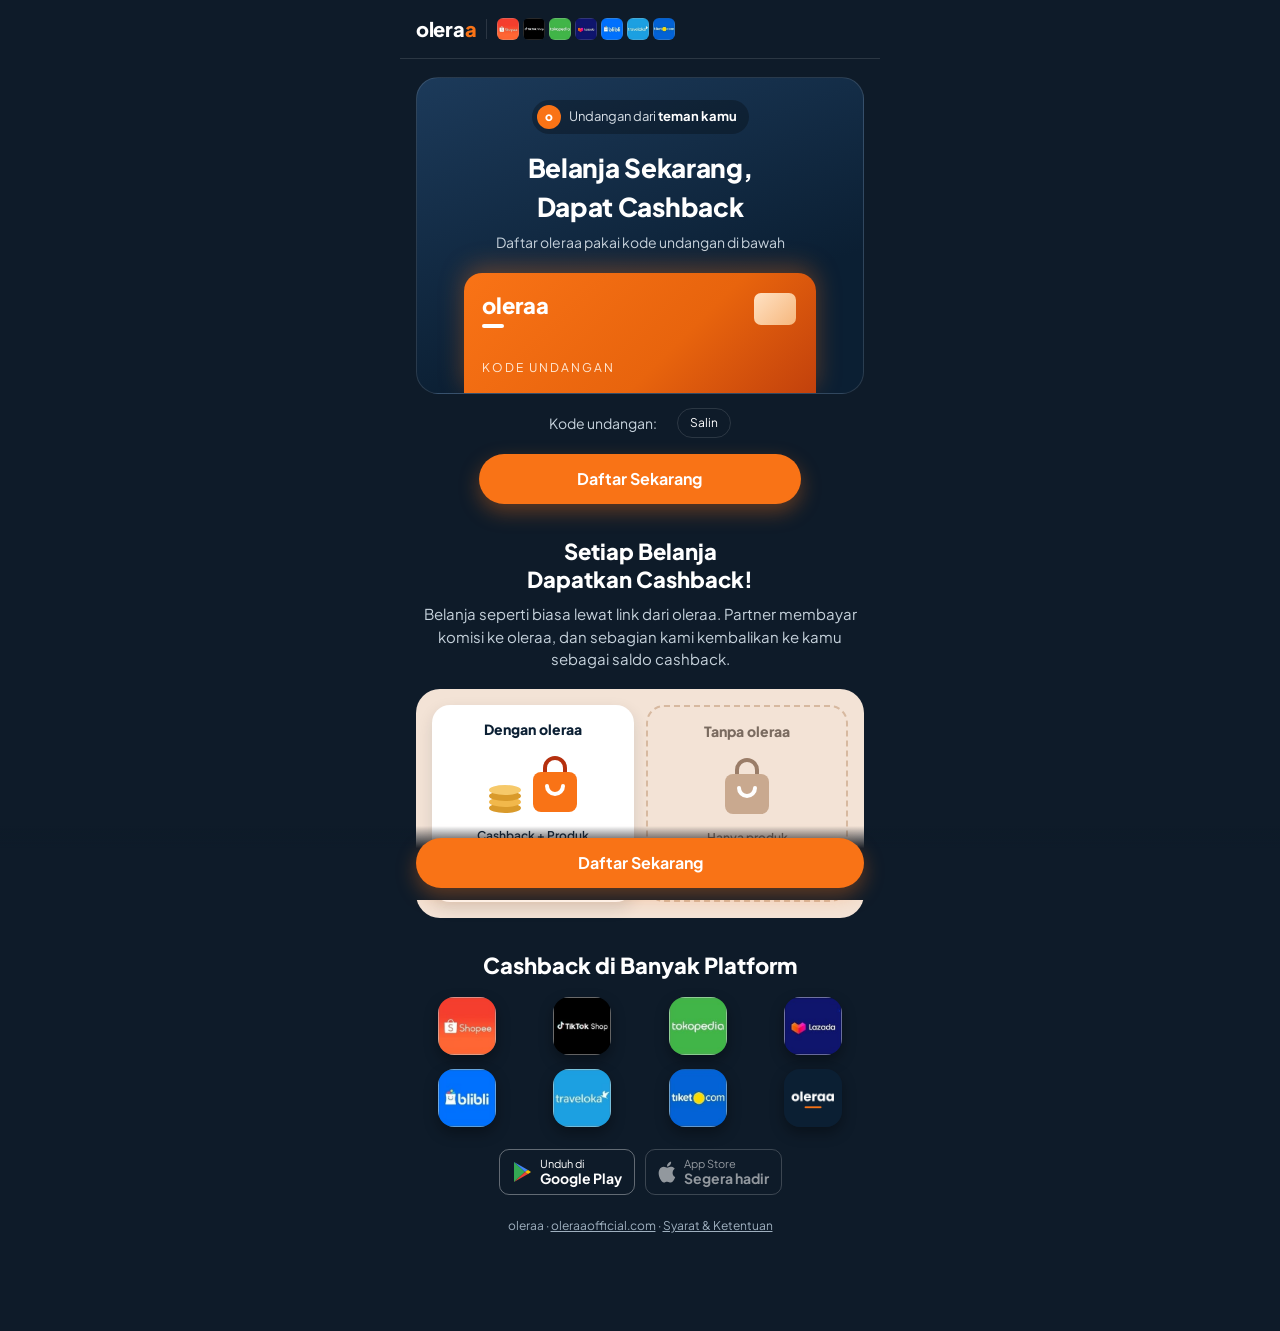
==== undang/index.html @ 55df7eb1 "Halaman undangan /undang + gambar pratinjau WhatsApp Co-Authored-By: Claude Opus 5.5 <noreply@anthro" ====
<!doctype html>
<html lang="id">
<head>
<meta charset="utf-8">
<meta name="viewport" content="width=device-width, initial-scale=1">
<title>Undangan oleraa: Ambil Cashback Kamu</title>
<meta name="description" content="Kamu diundang ke oleraa. Belanja di Shopee, TikTok Shop, Lazada, Tokopedia & pesan hotel lewat oleraa, sebagian komisi kembali ke kamu sebagai cashback.">
<!-- Pratinjau link di WhatsApp / Facebook / Telegram -->
<meta property="og:type" content="website">
<meta property="og:site_name" content="oleraa">
<meta property="og:title" content="oleraa Official">
<meta property="og:description" content="Platform Cashback Terpercaya">
<meta property="og:url" content="https://oleraaofficial.com/undang/">
<meta property="og:image" content="https://oleraaofficial.com/img/og-undang.jpg">
<meta property="og:image:width" content="1200">
<meta property="og:image:height" content="630">
<meta name="twitter:card" content="summary_large_image">
<link rel="icon" href="../img/oleraa-icon-1024.png">
<link rel="preconnect" href="https://fonts.googleapis.com">
<link rel="preconnect" href="https://fonts.gstatic.com" crossorigin>
<link href="https://fonts.googleapis.com/css2?family=Plus+Jakarta+Sans:wght@400;600;700;800&display=swap" rel="stylesheet">
<style>
:root{--navy:#0b1f33;--navy2:#13304d;--orange:#f97316;--ink2:#9fb0bf;--line:rgba(255,255,255,.12)}
*{box-sizing:border-box;margin:0}
body{background:#0e1b29;color:#fff;font-family:"Plus Jakarta Sans",system-ui,sans-serif;line-height:1.5;padding-bottom:96px}
.wrap{max-width:480px;margin:0 auto;padding:0 16px}
.top{display:flex;align-items:center;gap:10px;padding:14px 16px;border-bottom:1px solid var(--line);max-width:480px;margin:0 auto}
.wm{font-weight:800;font-size:20px;letter-spacing:-.3px}.wm span{color:var(--orange)}
.sep{width:1px;height:20px;background:var(--line)}
.mini{display:flex;gap:4px;overflow:hidden}.mini img{width:22px;height:22px;border-radius:6px}
.hero{margin-top:18px;border-radius:22px;overflow:hidden;background:linear-gradient(160deg,#1c3a5a,#0b1f33 70%);border:1px solid var(--line);text-align:center;padding:22px 18px 0;position:relative}
.from{display:inline-flex;align-items:center;gap:8px;background:rgba(0,0,0,.28);border-radius:999px;padding:5px 12px 5px 5px;font-size:13px;color:#d6dee6}
.from img,.from .ph{width:24px;height:24px;border-radius:50%;object-fit:cover;background:var(--orange);display:inline-grid;place-items:center;font-weight:800;font-size:12px;color:#fff}
.from b{color:#fff}
.hero h1{margin-top:14px;font-size:26px;font-weight:800;letter-spacing:-.3px}
.hero p.sub{margin-top:6px;color:#c6d2dc;font-size:14px}
.card{margin:20px auto 0;width:86%;height:120px;border-radius:18px 18px 0 0;background:linear-gradient(135deg,#f97316,#e8640d 60%,#c2410c);position:relative;box-shadow:0 -6px 24px rgba(249,115,22,.35)}
.card .lg{position:absolute;left:18px;top:16px;font-weight:800;font-size:22px;color:#fff}
.card .lg span{display:block;width:22px;height:4px;border-radius:2px;background:#fff;margin-top:2px}
.card .chip{position:absolute;right:20px;top:20px;width:42px;height:32px;border-radius:7px;background:linear-gradient(135deg,#ffe2c4,#f6b77d)}
.card .cd{position:absolute;left:18px;bottom:16px;font-size:12px;letter-spacing:2px;color:#ffe9d6}
.codebox{margin-top:14px;display:flex;align-items:center;justify-content:center;gap:10px;font-size:14px;color:#c6d2dc}
.codebox b{font-size:18px;letter-spacing:3px;color:#fff}
.copy{border:1px solid var(--line);background:transparent;color:#fff;border-radius:999px;padding:5px 12px;font:inherit;font-size:12px;cursor:pointer}
.btn{display:block;text-align:center;background:var(--orange);color:#fff;text-decoration:none;font-weight:700;font-size:16px;border-radius:999px;padding:13px 18px;box-shadow:0 8px 20px rgba(249,115,22,.35)}
.cta1{width:72%;margin:16px auto 0}
h2{margin-top:34px;text-align:center;font-size:22px;font-weight:800;line-height:1.25}
.lead{margin-top:10px;text-align:center;color:#c6d2dc;font-size:15px}
.cmp{margin-top:18px;background:#f3e3d6;border-radius:24px;padding:16px;display:grid;grid-template-columns:1fr 1fr;gap:12px;color:var(--navy)}
.cmp .c{border-radius:18px;padding:14px 8px 12px;text-align:center}
.cmp .yes{background:#fff;box-shadow:0 6px 16px rgba(11,31,51,.12)}
.cmp .no{border:2px dashed #d7b9a0;color:#7a6b60}
.cmp h3{font-size:14px;font-weight:800}
.cmp .ic{margin:10px auto 8px;height:64px;display:flex;justify-content:center;align-items:flex-end;gap:4px}
.cmp small{font-size:12px;font-weight:600}
.mark{margin:10px auto 0;width:30px;height:30px;border-radius:50%;display:grid;place-items:center;font-weight:800;color:#fff}
.mark.ok{background:#22a06b}.mark.x{background:#e05252}
.grid{margin-top:18px;display:grid;grid-template-columns:repeat(4,1fr);gap:14px;justify-items:center}
.grid img{width:58px;height:58px;border-radius:16px;box-shadow:0 6px 14px rgba(0,0,0,.35)}
.stores{margin-top:22px;display:flex;justify-content:center;gap:10px}
.store{display:flex;align-items:center;gap:8px;border:1px solid rgba(255,255,255,.35);border-radius:10px;padding:7px 12px;color:#fff;text-decoration:none;font-size:11px;line-height:1.2}
.store b{display:block;font-size:14px}
.store.off{opacity:.55}
.note{margin-top:22px;font-size:12px;color:var(--ink2);text-align:center}
.bar{position:fixed;left:0;right:0;bottom:0;padding:12px 16px calc(12px + env(safe-area-inset-bottom));background:linear-gradient(transparent,#0e1b29 30%)}
.bar .btn{max-width:448px;margin:0 auto}
</style>
</head>
<body>
<header class="top">
  <div class="wm">olera<span>a</span></div><div class="sep"></div>
  <div class="mini">
    <img src="../img/logo-shopee.png" alt="Shopee"><img src="../img/logo-tiktok.png" alt="TikTok Shop"><img src="../img/logo-tokopedia.png" alt="Tokopedia"><img src="../img/logo-lazada.png" alt="Lazada"><img src="../img/logo-blibli.png" alt="Blibli"><img src="../img/logo-traveloka.png" alt="Traveloka"><img src="../img/logo-tiket.png" alt="tiket.com">
  </div>
</header>

<main class="wrap">
  <section class="hero">
    <div class="from" id="from"><span class="ph">o</span><span>Undangan dari <b id="inviterName">teman kamu</b></span></div>
    <h1>Belanja Sekarang,<br>Dapat Cashback</h1>
    <p class="sub">Daftar oleraa pakai kode undangan di bawah</p>
    <div class="card"><div class="lg">oleraa<span></span></div><div class="chip"></div><div class="cd" id="cardCode">KODE UNDANGAN</div></div>
  </section>
  <div class="codebox" id="codebox" hidden>Kode undangan: <b id="code"></b><button class="copy" id="copyBtn" type="button">Salin</button></div>
  <a class="btn cta1" href="#" data-download>Daftar Sekarang</a>

  <h2>Setiap Belanja<br>Dapatkan Cashback!</h2>
  <p class="lead">Belanja seperti biasa lewat link dari oleraa. Partner membayar komisi ke oleraa, dan sebagian kami kembalikan ke kamu sebagai saldo cashback.</p>

  <div class="cmp">
    <div class="c yes">
      <h3>Dengan oleraa</h3>
      <div class="ic" aria-hidden="true">
        <svg width="40" height="44" viewBox="0 0 40 44"><ellipse cx="20" cy="38" rx="16" ry="5" fill="#d99a2b"/><ellipse cx="20" cy="32" rx="16" ry="5" fill="#f2b84b"/><ellipse cx="20" cy="26" rx="16" ry="5" fill="#d99a2b"/><ellipse cx="20" cy="20" rx="16" ry="5" fill="#f6c96a"/></svg>
        <svg width="52" height="60" viewBox="0 0 52 60"><path d="M16 18v-4a10 10 0 0 1 20 0v4" fill="none" stroke="#b5300f" stroke-width="4"/><rect x="4" y="18" width="44" height="40" rx="8" fill="#f97316"/><path d="M18 32a8 8 0 0 0 16 0" fill="none" stroke="#fff" stroke-width="4" stroke-linecap="round"/></svg>
      </div>
      <small>Cashback + Produk</small>
      <div class="mark ok">&#10003;</div>
    </div>
    <div class="c no">
      <h3>Tanpa oleraa</h3>
      <div class="ic" aria-hidden="true">
        <svg width="52" height="60" viewBox="0 0 52 60"><path d="M16 18v-4a10 10 0 0 1 20 0v4" fill="none" stroke="#9a7d68" stroke-width="4"/><rect x="4" y="18" width="44" height="40" rx="8" fill="#c9a98f"/><path d="M18 32a8 8 0 0 0 16 0" fill="none" stroke="#fff" stroke-width="4" stroke-linecap="round"/></svg>
      </div>
      <small>Hanya produk</small>
      <div class="mark x">&#10005;</div>
    </div>
  </div>

  <h2>Cashback di Banyak Platform</h2>
  <div class="grid">
    <img src="../img/logo-shopee.png" alt="Shopee"><img src="../img/logo-tiktok.png" alt="TikTok Shop"><img src="../img/logo-tokopedia.png" alt="Tokopedia"><img src="../img/logo-lazada.png" alt="Lazada">
    <img src="../img/logo-blibli.png" alt="Blibli"><img src="../img/logo-traveloka.png" alt="Traveloka"><img src="../img/logo-tiket.png" alt="tiket.com"><img src="../img/oleraa-icon-1024.png" alt="oleraa">
  </div>

  <div class="stores">
    <a class="store" href="#" data-download><svg width="20" height="22" viewBox="0 0 20 22"><path d="M2 1l11 10L2 21z" fill="#34a853"/><path d="M2 1l14 8-3 2z" fill="#4285f4"/><path d="M2 21l14-8-3-2z" fill="#ea4335"/><path d="M16 9l3 2-3 2-3-2z" fill="#fbbc04"/></svg><span>Unduh di<b>Google Play</b></span></a>
    <span class="store off"><svg width="18" height="22" viewBox="0 0 18 22"><path d="M14.6 11.7c0-2.6 2.1-3.8 2.2-3.9-1.2-1.8-3.1-2-3.7-2-1.6-.2-3.1.9-3.9.9-.8 0-2-.9-3.4-.9C4 5.8 2.4 6.9 1.5 8.5c-1.8 3.2-.5 7.9 1.3 10.5.9 1.3 1.9 2.7 3.2 2.6 1.3-.1 1.8-.8 3.3-.8 1.6 0 2 .8 3.4.8 1.4 0 2.3-1.3 3.1-2.6 1-1.5 1.4-2.9 1.4-3-.1 0-2.6-1-2.6-4.3zM12.1 4c.7-.9 1.2-2 1-3.2-1 0-2.3.7-3 1.6-.7.8-1.2 2-1.1 3.1 1.2.1 2.3-.6 3.1-1.5z" fill="#fff"/></svg><span>App Store<b>Segera hadir</b></span></span>
  </div>

  <p class="note">oleraa &middot; <a href="../index.html" style="color:inherit">oleraaofficial.com</a> &middot; <a href="../syarat-ketentuan.html" style="color:inherit">Syarat &amp; Ketentuan</a></p>
</main>

<div class="bar"><a class="btn" href="#" data-download>Daftar Sekarang</a></div>

<script>
(function () {
  var PLAY = "https://play.google.com/store/apps/details?id=id.oleraa.app";
  var params = new URLSearchParams(location.search);
  var code = (params.get("ref") || "").toUpperCase().replace(/[^A-Z0-9]/g, "").slice(0, 16);
  var link = PLAY + (code ? "&referrer=" + encodeURIComponent("ref=" + code) : "");
  document.querySelectorAll("[data-download]").forEach(function (a) { a.href = link; a.rel = "noopener"; });
  if (!code) return;
  document.getElementById("code").textContent = code;
  document.getElementById("cardCode").textContent = code.split("").join(" ");
  document.getElementById("codebox").hidden = false;
  document.getElementById("copyBtn").addEventListener("click", function () {
    var b = this;
    (navigator.clipboard ? navigator.clipboard.writeText(code) : Promise.reject()).then(function () {
      b.textContent = "Tersalin";
    }, function () { b.textContent = code; });
  });
  fetch("https://api.oleraaofficial.com/api/referrals/invite/" + encodeURIComponent(code))
    .then(function (r) { return r.ok ? r.json() : null; })
    .then(function (d) {
      if (!d || !d.name) return;
      document.getElementById("inviterName").textContent = d.name;
      var ph = document.querySelector("#from .ph");
      if (d.avatarUrl && /^(https:\/\/|data:image\/(jpeg|png|webp);base64,)/.test(d.avatarUrl)) {
        var img = document.createElement("img"); img.src = d.avatarUrl; img.alt = ""; ph.replaceWith(img);
      } else { ph.textContent = d.name.charAt(0).toUpperCase(); }
    })
    .catch(function () {});
})();
</script>
</body>
</html>
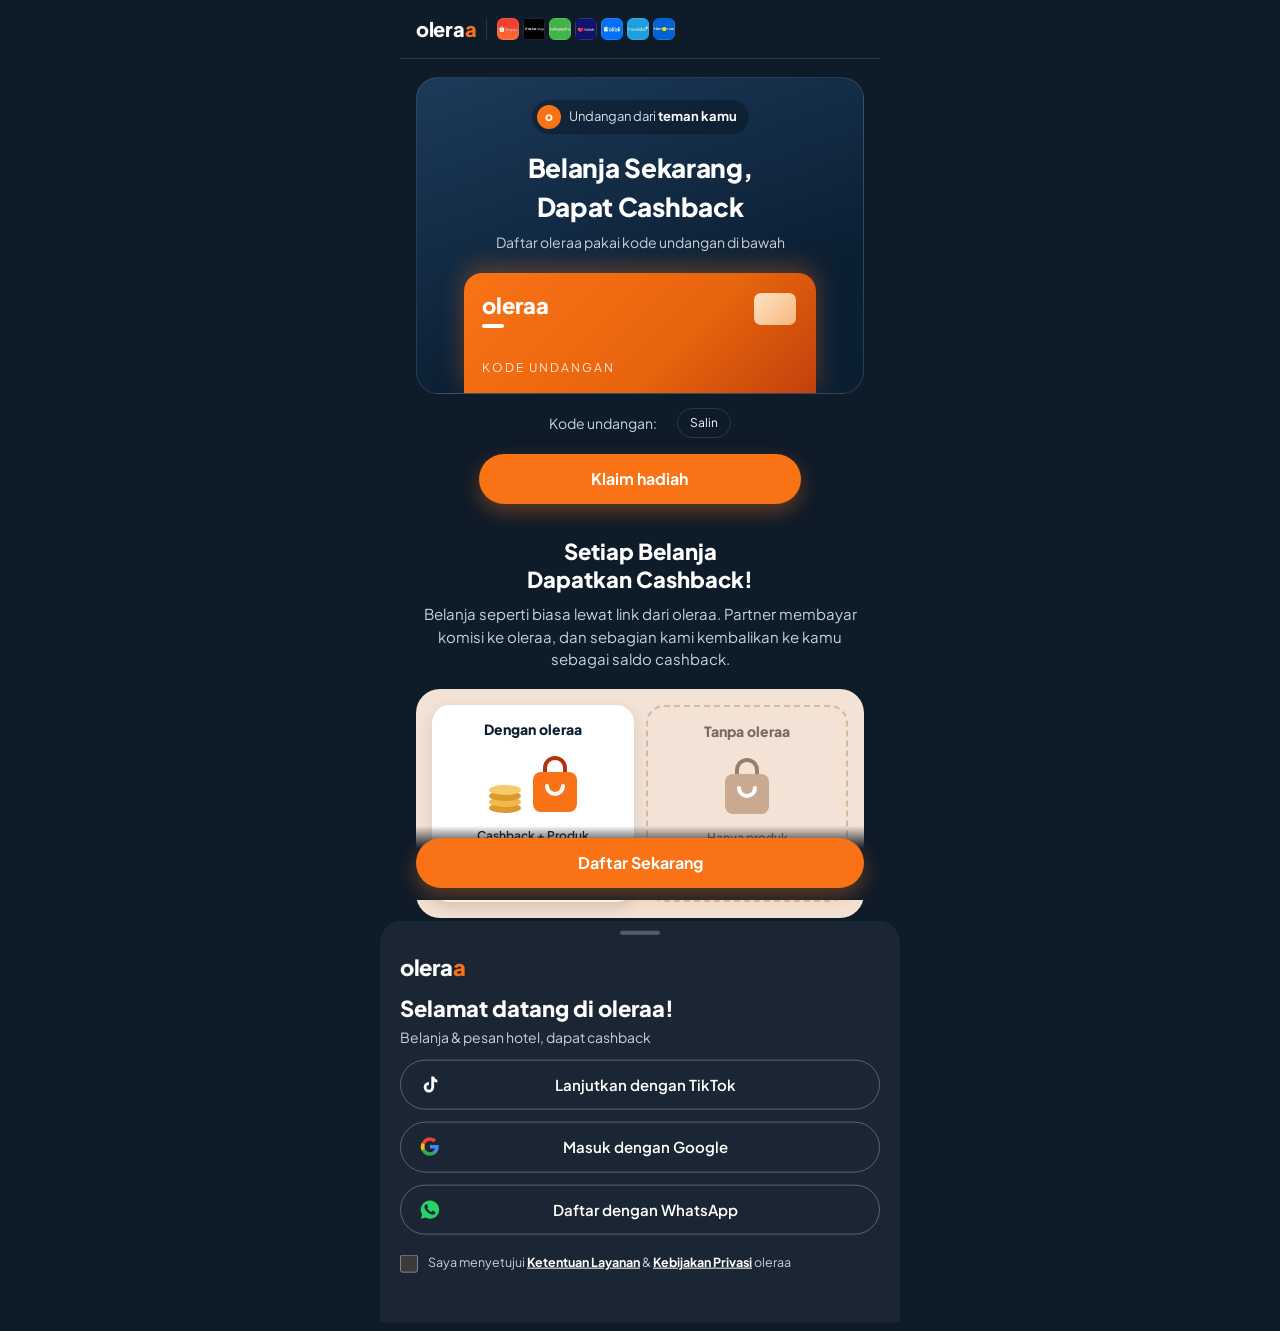
==== commit 352085a1: "Halaman undangan: tombol Klaim hadiah + jendela daftar (TikTok, Google, WhatsApp) Co-Authored-By: Cl" ====
--- a/undang/index.html
+++ b/undang/index.html
@@ -3,6 +3,9 @@
 <head>
 <meta charset="utf-8">
 <meta name="viewport" content="width=device-width, initial-scale=1">
+<!-- Halaman ini sudah gelap: cegah browser HP (mode gelap otomatis) mengubah warna oranye jadi merah tua. -->
+<meta name="color-scheme" content="dark">
+<meta name="theme-color" content="#0e1b29">
 <title>Undangan oleraa: Ambil Cashback Kamu</title>
 <meta name="description" content="Kamu diundang ke oleraa. Belanja di Shopee, TikTok Shop, Lazada, Tokopedia & pesan hotel lewat oleraa, sebagian komisi kembali ke kamu sebagai cashback.">
 <!-- Pratinjau link di WhatsApp / Facebook / Telegram -->
@@ -64,6 +67,26 @@
 .note{margin-top:22px;font-size:12px;color:var(--ink2);text-align:center}
 .bar{position:fixed;left:0;right:0;bottom:0;padding:12px 16px calc(12px + env(safe-area-inset-bottom));background:linear-gradient(transparent,#0e1b29 30%)}
 .bar .btn{max-width:448px;margin:0 auto}
+.sheet-bg{position:fixed;inset:0;background:rgba(0,0,0,.55);display:none;z-index:20}
+.sheet{position:fixed;left:0;right:0;bottom:0;z-index:21;background:#1a2633;border-radius:22px 22px 0 0;padding:10px 20px calc(22px + env(safe-area-inset-bottom));transform:translateY(105%);transition:transform .25s ease;max-width:520px;margin:0 auto}
+.sheet.open{transform:none}.sheet-bg.open{display:block}
+.grip{width:40px;height:4px;border-radius:2px;background:rgba(255,255,255,.25);margin:0 auto 16px}
+.sheet .wm{font-size:22px}
+.sheet h3{margin-top:8px;font-size:22px;font-weight:800}
+.sheet .tag{color:#c6d2dc;font-size:14px;margin-top:2px}
+.opt{margin-top:12px;display:flex;align-items:center;gap:12px;width:100%;padding:13px 18px;border-radius:999px;border:1px solid rgba(255,255,255,.28);background:transparent;color:#fff;font:inherit;font-size:15px;font-weight:600;text-decoration:none;cursor:pointer}
+.opt span{flex:1;text-align:center;margin-right:24px}
+.opt svg{width:22px;height:22px;flex:none}
+.agree{margin-top:18px;display:flex;gap:10px;align-items:flex-start;font-size:12.5px;color:#c6d2dc}
+.agree input{margin-top:2px;width:18px;height:18px;accent-color:var(--orange);flex:none}
+.agree a{color:#fff;font-weight:700}
+.field{margin-top:14px;display:flex;align-items:center;border:1px solid rgba(255,255,255,.3);border-radius:14px;overflow:hidden}
+.field b{padding:12px 12px;border-right:1px solid rgba(255,255,255,.2)}
+.field input{flex:1;background:transparent;border:0;color:#fff;font:inherit;font-size:16px;padding:12px;outline:none;letter-spacing:.5px}
+.msg{margin-top:10px;font-size:13px;color:#ffb38a;min-height:18px}
+.ok{margin-top:10px;font-size:14px;color:#c6d2dc}
+.link{background:none;border:0;color:#c6d2dc;font:inherit;font-size:13px;text-decoration:underline;margin-top:10px;cursor:pointer}
+.btn[disabled]{opacity:.5;pointer-events:none}
 </style>
 </head>
 <body>
@@ -82,7 +105,7 @@
     <div class="card"><div class="lg">oleraa<span></span></div><div class="chip"></div><div class="cd" id="cardCode">KODE UNDANGAN</div></div>
   </section>
   <div class="codebox" id="codebox" hidden>Kode undangan: <b id="code"></b><button class="copy" id="copyBtn" type="button">Salin</button></div>
-  <a class="btn cta1" href="#" data-download>Daftar Sekarang</a>
+  <a class="btn cta1" href="#" data-join>Klaim hadiah</a>
 
   <h2>Setiap Belanja<br>Dapatkan Cashback!</h2>
   <p class="lead">Belanja seperti biasa lewat link dari oleraa. Partner membayar komisi ke oleraa, dan sebagian kami kembalikan ke kamu sebagai saldo cashback.</p>
@@ -121,15 +144,57 @@
   <p class="note">oleraa &middot; <a href="../index.html" style="color:inherit">oleraaofficial.com</a> &middot; <a href="../syarat-ketentuan.html" style="color:inherit">Syarat &amp; Ketentuan</a></p>
 </main>
 
-<div class="bar"><a class="btn" href="#" data-download>Daftar Sekarang</a></div>
+<div class="sheet-bg" id="sheetBg"></div>
+<div class="sheet" id="sheet" role="dialog" aria-modal="true" aria-labelledby="sheetTitle">
+  <div class="grip"></div>
+  <!-- Langkah 1: pilih cara masuk -->
+  <div id="stepPick">
+    <div class="wm">olera<span>a</span></div>
+    <h3 id="sheetTitle">Selamat datang di oleraa!</h3>
+    <p class="tag">Belanja &amp; pesan hotel, dapat cashback</p>
+    <a class="opt" href="#" data-app><svg viewBox="0 0 24 24"><path d="M16.5 3c.4 2 1.7 3.4 3.5 3.6v3.1c-1.3 0-2.5-.4-3.5-1v6.2a5.7 5.7 0 1 1-5.7-5.7v3.2a2.6 2.6 0 1 0 2.6 2.6V3h3.1z" fill="#fff"/></svg><span>Lanjutkan dengan TikTok</span></a>
+    <a class="opt" href="#" data-app><svg viewBox="0 0 24 24"><path d="M21.6 12.2c0-.7-.1-1.4-.2-2H12v3.8h5.4a4.6 4.6 0 0 1-2 3v2.5h3.2c1.9-1.8 3-4.3 3-7.3z" fill="#4285F4"/><path d="M12 22c2.7 0 5-.9 6.6-2.4l-3.2-2.5c-.9.6-2 1-3.4 1-2.6 0-4.8-1.8-5.6-4.1H3.1v2.6A10 10 0 0 0 12 22z" fill="#34A853"/><path d="M6.4 14c-.2-.6-.3-1.3-.3-2s.1-1.4.3-2V7.4H3.1a10 10 0 0 0 0 9.2L6.4 14z" fill="#FBBC05"/><path d="M12 5.9c1.5 0 2.8.5 3.8 1.5l2.9-2.9A10 10 0 0 0 3.1 7.4L6.4 10c.8-2.3 3-4.1 5.6-4.1z" fill="#EA4335"/></svg><span>Masuk dengan Google</span></a>
+    <button class="opt" type="button" id="optWa"><svg viewBox="0 0 24 24"><path d="M12 2a10 10 0 0 0-8.6 15.1L2 22l5-1.3A10 10 0 1 0 12 2zm5.6 14.1c-.2.7-1.4 1.3-1.9 1.3-.5.1-1.1.1-1.8-.1-.4-.1-1-.3-1.7-.6-3-1.3-4.9-4.3-5.1-4.5-.1-.2-1.2-1.6-1.2-3.1s.8-2.2 1-2.5c.3-.3.6-.4.8-.4h.6c.2 0 .4 0 .6.5l.9 2.1c.1.2.1.4 0 .5l-.3.5-.4.5c-.1.1-.3.3-.1.6.2.3.8 1.3 1.7 2.1 1.2 1 2.1 1.3 2.4 1.5.3.1.5.1.6-.1l.9-1.1c.2-.3.4-.2.7-.1l2 1c.3.1.5.2.5.3.1.2.1.8-.1 1.5z" fill="#25D366"/></svg><span>Daftar dengan WhatsApp</span></button>
+    <label class="agree"><input type="checkbox" id="agree"><span>Saya menyetujui <a href="../syarat-ketentuan.html" target="_blank">Ketentuan Layanan</a> &amp; <a href="../kebijakan-privasi.html" target="_blank">Kebijakan Privasi</a> oleraa</span></label>
+    <p class="msg" id="pickMsg"></p>
+  </div>
+  <!-- Langkah 2: nomor WhatsApp -->
+  <div id="stepPhone" hidden>
+    <h3>Daftar dengan WhatsApp</h3>
+    <p class="tag">Kode 6 angka akan dikirim ke WhatsApp kamu.</p>
+    <div class="field"><b>+62</b><input id="phone" type="tel" inputmode="numeric" autocomplete="tel-national" placeholder="8xxxxxxxxxx"></div>
+    <p class="msg" id="phoneMsg"></p>
+    <button class="btn" type="button" id="sendCode" style="width:100%;border:0">Kirim kode</button>
+    <button class="link" type="button" data-back>Kembali</button>
+  </div>
+  <!-- Langkah 3: kode OTP -->
+  <div id="stepCode" hidden>
+    <h3>Masukkan kode</h3>
+    <p class="tag" id="codeInfo">Kode sudah dikirim ke WhatsApp kamu.</p>
+    <div class="field"><input id="otp" type="text" inputmode="numeric" autocomplete="one-time-code" maxlength="6" placeholder="6 angka" style="text-align:center;letter-spacing:6px"></div>
+    <p class="msg" id="codeMsg"></p>
+    <button class="btn" type="button" id="verifyCode" style="width:100%;border:0">Daftar</button>
+    <button class="link" type="button" data-back>Ganti nomor</button>
+  </div>
+  <!-- Langkah 4: selesai -->
+  <div id="stepDone" hidden>
+    <h3 id="doneTitle">Akun oleraa kamu sudah dibuat!</h3>
+    <p class="ok" id="doneText">Unduh aplikasi oleraa, lalu masuk dengan WhatsApp memakai nomor yang sama.</p>
+    <a class="btn" href="#" data-download style="margin-top:16px">Unduh aplikasi oleraa</a>
+  </div>
+</div>
+
+<div class="bar"><a class="btn" href="#" data-join>Daftar Sekarang</a></div>
 
 <script>
-(function () {
+// Jalan setelah semua <script> dibaca (setupSheet ada di script berikutnya).
+window.addEventListener("DOMContentLoaded", function () {
   var PLAY = "https://play.google.com/store/apps/details?id=id.oleraa.app";
   var params = new URLSearchParams(location.search);
   var code = (params.get("ref") || "").toUpperCase().replace(/[^A-Z0-9]/g, "").slice(0, 16);
   var link = PLAY + (code ? "&referrer=" + encodeURIComponent("ref=" + code) : "");
   document.querySelectorAll("[data-download]").forEach(function (a) { a.href = link; a.rel = "noopener"; });
+  setupSheet(code, link);
   if (!code) return;
   document.getElementById("code").textContent = code;
   document.getElementById("cardCode").textContent = code.split("").join(" ");
@@ -151,7 +216,74 @@
       } else { ph.textContent = d.name.charAt(0).toUpperCase(); }
     })
     .catch(function () {});
-})();
+});
+</script>
+<script>
+function setupSheet(code, playLink) {
+  var API = "https://api.oleraaofficial.com/api/web-invite/whatsapp/";
+  var sheet = document.getElementById("sheet"), bg = document.getElementById("sheetBg");
+  var steps = ["stepPick", "stepPhone", "stepCode", "stepDone"];
+  var phone = "";
+  function show(id) { steps.forEach(function (s) { document.getElementById(s).hidden = s !== id; }); }
+  function open(e) { if (e) e.preventDefault(); show("stepPick"); sheet.classList.add("open"); bg.classList.add("open"); }
+  function close() { sheet.classList.remove("open"); bg.classList.remove("open"); }
+  function agreed() {
+    if (document.getElementById("agree").checked) { document.getElementById("pickMsg").textContent = ""; return true; }
+    document.getElementById("pickMsg").textContent = "Centang persetujuan Ketentuan Layanan & Kebijakan Privasi dulu ya.";
+    return false;
+  }
+  function post(path, body) {
+    return fetch(API + path, { method: "POST", headers: { "Content-Type": "application/json" }, body: JSON.stringify(body) })
+      .then(function (r) { return r.json().catch(function () { return {}; }).then(function (d) { return { ok: r.ok, d: d }; }); });
+  }
+  document.querySelectorAll("[data-join]").forEach(function (a) { a.addEventListener("click", open); });
+  bg.addEventListener("click", close);
+  document.querySelectorAll("[data-back]").forEach(function (b) { b.addEventListener("click", function () { show(b.closest("#stepCode") ? "stepPhone" : "stepPick"); }); });
+  // TikTok & Google: login dilakukan di aplikasi.
+  document.querySelectorAll("[data-app]").forEach(function (a) {
+    a.href = playLink;
+    a.addEventListener("click", function (e) { if (!agreed()) e.preventDefault(); });
+  });
+  document.getElementById("optWa").addEventListener("click", function () { if (agreed()) show("stepPhone"); });
+
+  var phoneInput = document.getElementById("phone");
+  phoneInput.addEventListener("input", function () {
+    var d = phoneInput.value.replace(/\D/g, "");
+    if (d.indexOf("62") === 0) d = d.slice(2);
+    if (d.indexOf("0") === 0) d = d.slice(1);
+    phoneInput.value = d.slice(0, 13);
+  });
+  document.getElementById("sendCode").addEventListener("click", function () {
+    var b = this, msg = document.getElementById("phoneMsg");
+    var d = phoneInput.value;
+    if (!/^8\d{7,12}$/.test(d)) { msg.textContent = "Nomor WhatsApp belum benar (contoh: 81234567890)."; return; }
+    phone = "0" + d; b.disabled = true; msg.textContent = "Mengirim kode...";
+    var body = { phone: phone }; if (code) body.referralCode = code;
+    post("request", body).then(function (x) {
+      b.disabled = false;
+      if (!x.ok) { msg.textContent = (x.d && x.d.error) || "Gagal mengirim kode, coba lagi."; return; }
+      msg.textContent = "";
+      document.getElementById("codeInfo").textContent = "Kode sudah dikirim ke WhatsApp +62" + d + ".";
+      if (x.d && x.d.isNewUser === false) {
+        document.getElementById("doneTitle").textContent = "Nomor ini sudah terdaftar di oleraa";
+        document.getElementById("doneText").textContent = "Langsung masuk di aplikasi oleraa dengan WhatsApp nomor ini.";
+        show("stepDone"); return;
+      }
+      show("stepCode"); document.getElementById("otp").focus();
+    }).catch(function () { b.disabled = false; msg.textContent = "Tidak dapat terhubung. Periksa internet kamu."; });
+  });
+  document.getElementById("verifyCode").addEventListener("click", function () {
+    var b = this, msg = document.getElementById("codeMsg");
+    var otp = document.getElementById("otp").value.replace(/\D/g, "");
+    if (otp.length !== 6) { msg.textContent = "Masukkan 6 angka kode dari WhatsApp."; return; }
+    b.disabled = true; msg.textContent = "Memeriksa kode...";
+    post("verify", { phone: phone, code: otp }).then(function (x) {
+      b.disabled = false;
+      if (!x.ok) { msg.textContent = (x.d && x.d.error) || "Kode salah, coba lagi."; return; }
+      msg.textContent = ""; show("stepDone");
+    }).catch(function () { b.disabled = false; msg.textContent = "Tidak dapat terhubung. Periksa internet kamu."; });
+  });
+}
 </script>
 </body>
 </html>
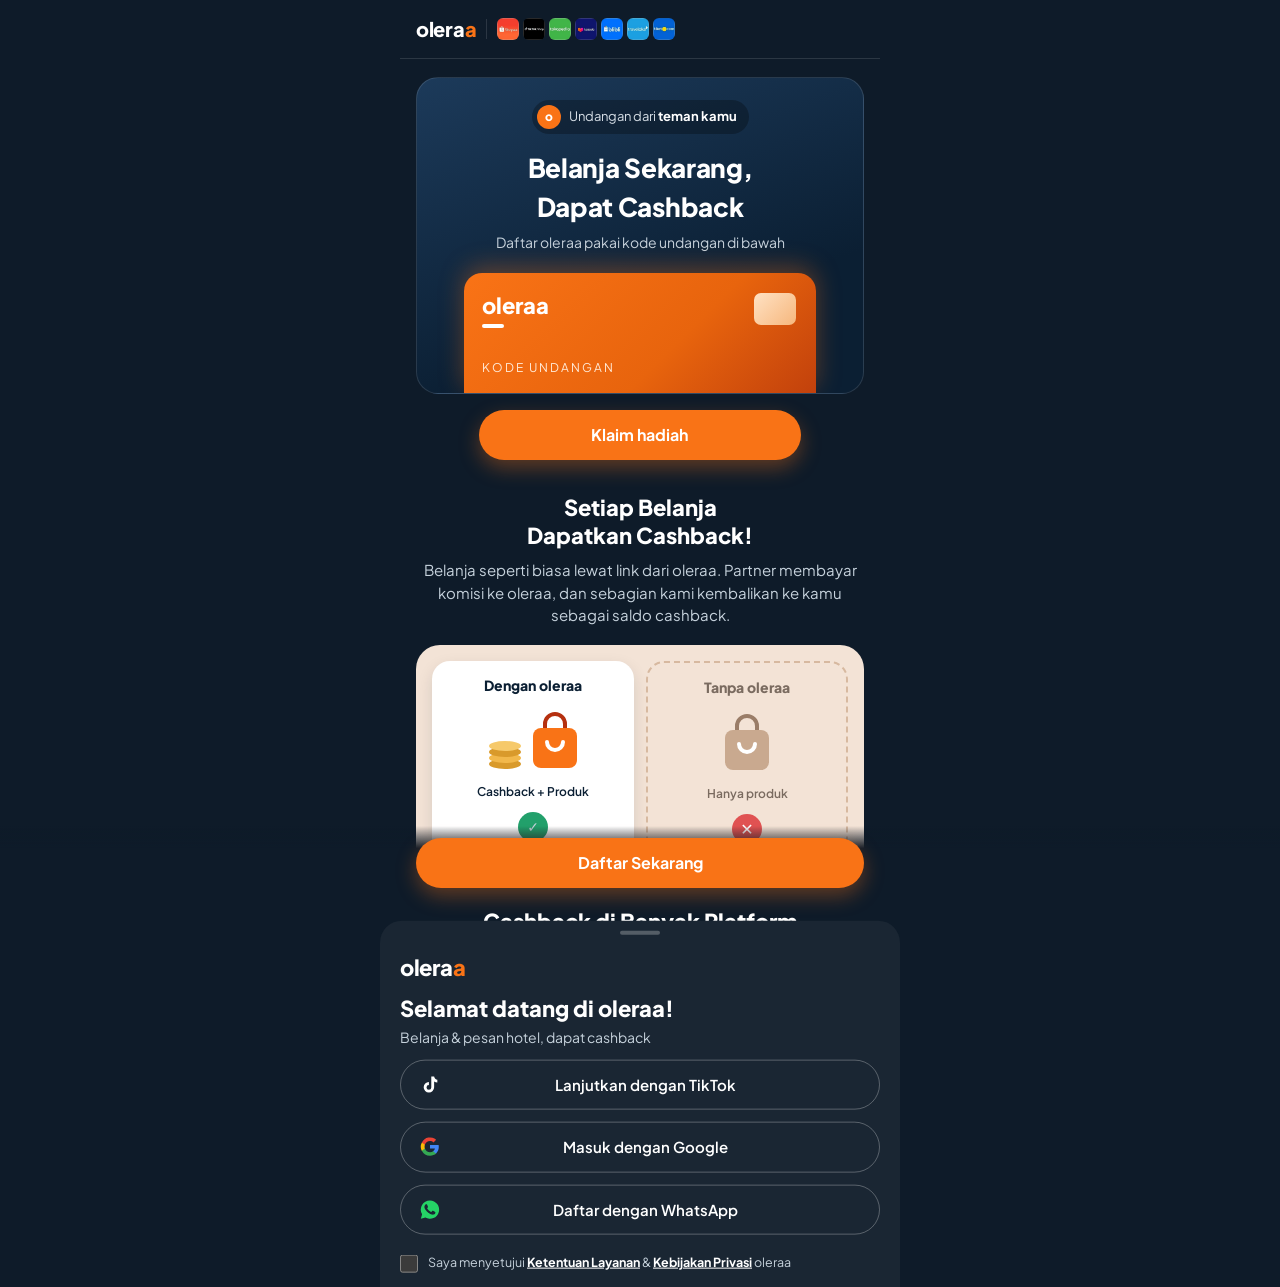
==== commit 33dacbb7: "Undang: hadiah cashback ekstra + countdown klaim 48 jam Co-Authored-By: Claude Opus 5.5 <noreply@ant" ====
--- a/undang/index.html
+++ b/undang/index.html
@@ -25,6 +25,7 @@
 <style>
 :root{--navy:#0b1f33;--navy2:#13304d;--orange:#f97316;--ink2:#9fb0bf;--line:rgba(255,255,255,.12)}
 *{box-sizing:border-box;margin:0}
+[hidden]{display:none!important}
 body{background:#0e1b29;color:#fff;font-family:"Plus Jakarta Sans",system-ui,sans-serif;line-height:1.5;padding-bottom:96px}
 .wrap{max-width:480px;margin:0 auto;padding:0 16px}
 .top{display:flex;align-items:center;gap:10px;padding:14px 16px;border-bottom:1px solid var(--line);max-width:480px;margin:0 auto}
@@ -44,6 +45,11 @@
 .card .cd{position:absolute;left:18px;bottom:16px;font-size:12px;letter-spacing:2px;color:#ffe9d6}
 .codebox{margin-top:14px;display:flex;align-items:center;justify-content:center;gap:10px;font-size:14px;color:#c6d2dc}
 .codebox b{font-size:18px;letter-spacing:3px;color:#fff}
+.rw-title{margin-top:14px;font-size:24px;font-weight:600;color:#e7edf2}
+.rw-amount{font-size:52px;font-weight:800;line-height:1.1;letter-spacing:-1px}
+.rw-amount small{font-size:24px;font-weight:800;margin-right:2px}
+.timer{margin-top:16px;text-align:center;font-size:15px;color:#e7edf2}
+.timer b{font-variant-numeric:tabular-nums;letter-spacing:1px;margin-left:4px}
 .copy{border:1px solid var(--line);background:transparent;color:#fff;border-radius:999px;padding:5px 12px;font:inherit;font-size:12px;cursor:pointer}
 .btn{display:block;text-align:center;background:var(--orange);color:#fff;text-decoration:none;font-weight:700;font-size:16px;border-radius:999px;padding:13px 18px;box-shadow:0 8px 20px rgba(249,115,22,.35)}
 .cta1{width:72%;margin:16px auto 0}
@@ -99,12 +105,22 @@
 
 <main class="wrap">
   <section class="hero">
-    <div class="from" id="from"><span class="ph">o</span><span>Undangan dari <b id="inviterName">teman kamu</b></span></div>
-    <h1>Belanja Sekarang,<br>Dapat Cashback</h1>
-    <p class="sub">Daftar oleraa pakai kode undangan di bawah</p>
+    <div class="from" id="from"><span class="ph">o</span><span><span id="fromLabel">Undangan dari</span> <b id="inviterName">teman kamu</b></span></div>
+    <!-- Tanpa hadiah aktif -->
+    <div id="heroPlain">
+      <h1>Belanja Sekarang,<br>Dapat Cashback</h1>
+      <p class="sub">Daftar oleraa pakai kode undangan di bawah</p>
+    </div>
+    <!-- Hadiah aktif: angka dari server (pengaturan hadiah undangan) -->
+    <div id="heroReward" hidden>
+      <p class="rw-title">Kredit Cashback Ekstra</p>
+      <p class="rw-amount"><small>Rp</small><span id="rwAmount">0</span></p>
+      <p class="sub" id="rwTerms"></p>
+    </div>
     <div class="card"><div class="lg">oleraa<span></span></div><div class="chip"></div><div class="cd" id="cardCode">KODE UNDANGAN</div></div>
   </section>
   <div class="codebox" id="codebox" hidden>Kode undangan: <b id="code"></b><button class="copy" id="copyBtn" type="button">Salin</button></div>
+  <div class="timer" id="timer" hidden>Sisa waktu klaim <b id="timerVal">48 : 00 : 00</b></div>
   <a class="btn cta1" href="#" data-join>Klaim hadiah</a>
 
   <h2>Setiap Belanja<br>Dapatkan Cashback!</h2>
@@ -155,6 +171,7 @@
     <a class="opt" href="#" data-app><svg viewBox="0 0 24 24"><path d="M16.5 3c.4 2 1.7 3.4 3.5 3.6v3.1c-1.3 0-2.5-.4-3.5-1v6.2a5.7 5.7 0 1 1-5.7-5.7v3.2a2.6 2.6 0 1 0 2.6 2.6V3h3.1z" fill="#fff"/></svg><span>Lanjutkan dengan TikTok</span></a>
     <a class="opt" href="#" data-app><svg viewBox="0 0 24 24"><path d="M21.6 12.2c0-.7-.1-1.4-.2-2H12v3.8h5.4a4.6 4.6 0 0 1-2 3v2.5h3.2c1.9-1.8 3-4.3 3-7.3z" fill="#4285F4"/><path d="M12 22c2.7 0 5-.9 6.6-2.4l-3.2-2.5c-.9.6-2 1-3.4 1-2.6 0-4.8-1.8-5.6-4.1H3.1v2.6A10 10 0 0 0 12 22z" fill="#34A853"/><path d="M6.4 14c-.2-.6-.3-1.3-.3-2s.1-1.4.3-2V7.4H3.1a10 10 0 0 0 0 9.2L6.4 14z" fill="#FBBC05"/><path d="M12 5.9c1.5 0 2.8.5 3.8 1.5l2.9-2.9A10 10 0 0 0 3.1 7.4L6.4 10c.8-2.3 3-4.1 5.6-4.1z" fill="#EA4335"/></svg><span>Masuk dengan Google</span></a>
     <button class="opt" type="button" id="optWa"><svg viewBox="0 0 24 24"><path d="M12 2a10 10 0 0 0-8.6 15.1L2 22l5-1.3A10 10 0 1 0 12 2zm5.6 14.1c-.2.7-1.4 1.3-1.9 1.3-.5.1-1.1.1-1.8-.1-.4-.1-1-.3-1.7-.6-3-1.3-4.9-4.3-5.1-4.5-.1-.2-1.2-1.6-1.2-3.1s.8-2.2 1-2.5c.3-.3.6-.4.8-.4h.6c.2 0 .4 0 .6.5l.9 2.1c.1.2.1.4 0 .5l-.3.5-.4.5c-.1.1-.3.3-.1.6.2.3.8 1.3 1.7 2.1 1.2 1 2.1 1.3 2.4 1.5.3.1.5.1.6-.1l.9-1.1c.2-.3.4-.2.7-.1l2 1c.3.1.5.2.5.3.1.2.1.8-.1 1.5z" fill="#25D366"/></svg><span>Daftar dengan WhatsApp</span></button>
+    <p class="tag" id="rewardNote" hidden style="margin-top:12px;font-size:12.5px">Klaim hadiah Kredit Cashback Ekstra: daftar dengan WhatsApp di halaman ini.</p>
     <label class="agree"><input type="checkbox" id="agree"><span>Saya menyetujui <a href="../syarat-ketentuan.html" target="_blank">Ketentuan Layanan</a> &amp; <a href="../kebijakan-privasi.html" target="_blank">Kebijakan Privasi</a> oleraa</span></label>
     <p class="msg" id="pickMsg"></p>
   </div>
@@ -210,6 +227,7 @@
     .then(function (d) {
       if (!d || !d.name) return;
       document.getElementById("inviterName").textContent = d.name;
+      if (d.reward) showReward(d.reward, code);
       var ph = document.querySelector("#from .ph");
       if (d.avatarUrl && /^(https:\/\/|data:image\/(jpeg|png|webp);base64,)/.test(d.avatarUrl)) {
         var img = document.createElement("img"); img.src = d.avatarUrl; img.alt = ""; ph.replaceWith(img);
@@ -219,6 +237,43 @@
 });
 </script>
 <script>
+var REWARD_ACTIVE = false;
+// Waktu link undangan pertama kali dibuka di HP ini (per kode). Dipakai hitung mundur & dikirim saat daftar.
+function invitedAtFor(code) {
+  var key = "oleraa_invite_opened_" + code, t = 0;
+  try { t = Number(localStorage.getItem(key)) || 0; } catch (e) {}
+  if (!t) { t = Date.now(); try { localStorage.setItem(key, String(t)); } catch (e) {} }
+  return t;
+}
+function showReward(r, code) {
+  var amount = Number(r.amount) || 0;
+  if (!(amount > 0)) return;
+  document.getElementById("fromLabel").textContent = "Hadiah dari";
+  document.getElementById("heroPlain").hidden = true;
+  document.getElementById("heroReward").hidden = false;
+  document.getElementById("rwAmount").textContent = amount.toLocaleString("id-ID");
+  document.getElementById("rwTerms").textContent = "Tambahan " + r.percent + "% dari setiap cashback, total sampai Rp" + amount.toLocaleString("id-ID") + ", berlaku " + r.days + " hari.";
+  document.getElementById("codebox").hidden = true;
+  document.getElementById("rewardNote").hidden = false;
+  var timer = document.getElementById("timer"), val = document.getElementById("timerVal");
+  var end = invitedAtFor(code) + r.claimHours * 3600 * 1000;
+  timer.hidden = false;
+  function pad(n) { return (n < 10 ? "0" : "") + n; }
+  function tick() {
+    var left = Math.max(0, end - Date.now());
+    if (left <= 0) {
+      REWARD_ACTIVE = false;
+      timer.textContent = "Waktu klaim hadiah sudah habis. Kamu tetap bisa daftar oleraa.";
+      document.getElementById("rewardNote").hidden = true;
+      return;
+    }
+    REWARD_ACTIVE = true;
+    var s = Math.floor(left / 1000);
+    val.textContent = pad(Math.floor(s / 3600)) + " : " + pad(Math.floor(s / 60) % 60) + " : " + pad(s % 60);
+    setTimeout(tick, 1000);
+  }
+  tick();
+}
 function setupSheet(code, playLink) {
   var API = "https://api.oleraaofficial.com/api/web-invite/whatsapp/";
   var sheet = document.getElementById("sheet"), bg = document.getElementById("sheetBg");
@@ -277,10 +332,17 @@
     var otp = document.getElementById("otp").value.replace(/\D/g, "");
     if (otp.length !== 6) { msg.textContent = "Masukkan 6 angka kode dari WhatsApp."; return; }
     b.disabled = true; msg.textContent = "Memeriksa kode...";
-    post("verify", { phone: phone, code: otp }).then(function (x) {
+    var body = { phone: phone, code: otp };
+    if (code) body.invitedAt = new Date(invitedAtFor(code)).toISOString();
+    post("verify", body).then(function (x) {
       b.disabled = false;
       if (!x.ok) { msg.textContent = (x.d && x.d.error) || "Kode salah, coba lagi."; return; }
-      msg.textContent = ""; show("stepDone");
+      msg.textContent = "";
+      if (x.d && x.d.rewarded) {
+        document.getElementById("doneTitle").textContent = "Hadiah kamu sudah aktif!";
+        document.getElementById("doneText").textContent = "Akun oleraa sudah dibuat dan Kredit Cashback Ekstra aktif. Unduh aplikasi oleraa, lalu masuk dengan WhatsApp memakai nomor yang sama.";
+      }
+      show("stepDone");
     }).catch(function () { b.disabled = false; msg.textContent = "Tidak dapat terhubung. Periksa internet kamu."; });
   });
 }
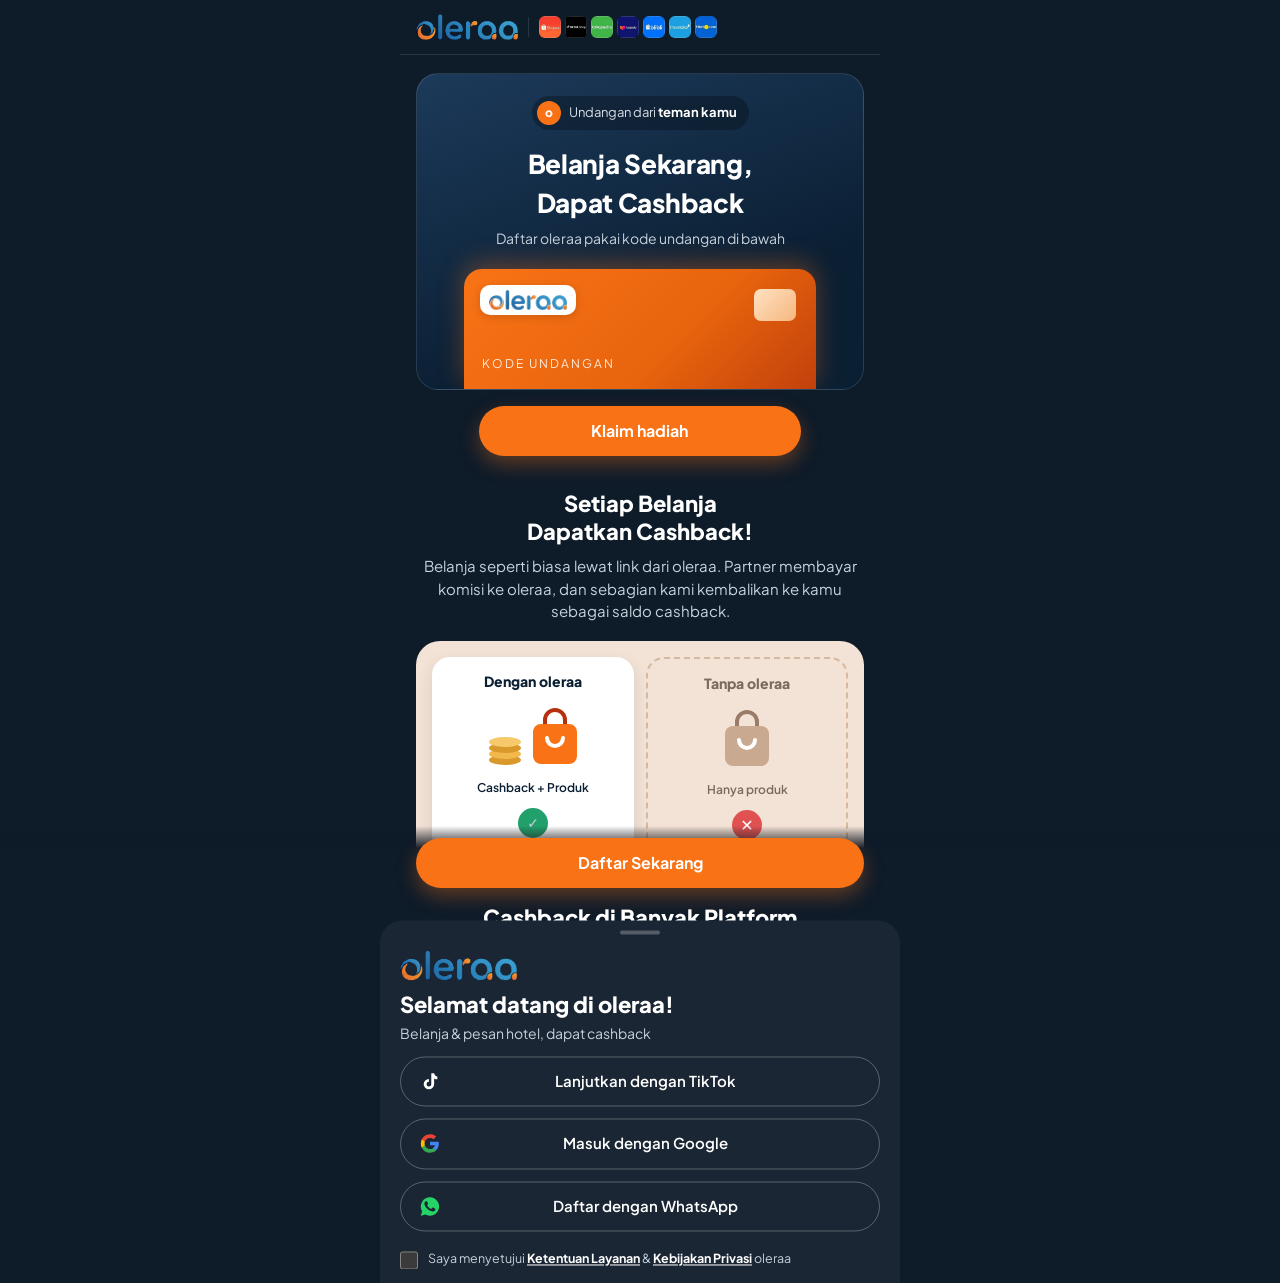
==== commit 9a5f7619: "Ganti logo oleraa baru di semua halaman Co-Authored-By: Claude Opus 5.5 <noreply@anthropic.com> Clau" ====
--- a/undang/index.html
+++ b/undang/index.html
@@ -18,7 +18,7 @@
 <meta property="og:image:width" content="1200">
 <meta property="og:image:height" content="630">
 <meta name="twitter:card" content="summary_large_image">
-<link rel="icon" href="../img/oleraa-icon-1024.png">
+<link rel="icon" type="image/png" href="../img/favicon.png">
 <link rel="preconnect" href="https://fonts.googleapis.com">
 <link rel="preconnect" href="https://fonts.gstatic.com" crossorigin>
 <link href="https://fonts.googleapis.com/css2?family=Plus+Jakarta+Sans:wght@400;600;700;800&display=swap" rel="stylesheet">
@@ -29,7 +29,7 @@
 body{background:#0e1b29;color:#fff;font-family:"Plus Jakarta Sans",system-ui,sans-serif;line-height:1.5;padding-bottom:96px}
 .wrap{max-width:480px;margin:0 auto;padding:0 16px}
 .top{display:flex;align-items:center;gap:10px;padding:14px 16px;border-bottom:1px solid var(--line);max-width:480px;margin:0 auto}
-.wm{font-weight:800;font-size:20px;letter-spacing:-.3px}.wm span{color:var(--orange)}
+.wm{line-height:0}.wm img{height:26px;width:auto;display:block}
 .sep{width:1px;height:20px;background:var(--line)}
 .mini{display:flex;gap:4px;overflow:hidden}.mini img{width:22px;height:22px;border-radius:6px}
 .hero{margin-top:18px;border-radius:22px;overflow:hidden;background:linear-gradient(160deg,#1c3a5a,#0b1f33 70%);border:1px solid var(--line);text-align:center;padding:22px 18px 0;position:relative}
@@ -39,8 +39,8 @@
 .hero h1{margin-top:14px;font-size:26px;font-weight:800;letter-spacing:-.3px}
 .hero p.sub{margin-top:6px;color:#c6d2dc;font-size:14px}
 .card{margin:20px auto 0;width:86%;height:120px;border-radius:18px 18px 0 0;background:linear-gradient(135deg,#f97316,#e8640d 60%,#c2410c);position:relative;box-shadow:0 -6px 24px rgba(249,115,22,.35)}
-.card .lg{position:absolute;left:18px;top:16px;font-weight:800;font-size:22px;color:#fff}
-.card .lg span{display:block;width:22px;height:4px;border-radius:2px;background:#fff;margin-top:2px}
+.card .lg{position:absolute;left:16px;top:16px;background:#fff;border-radius:10px;padding:5px 9px;line-height:0;box-shadow:0 2px 8px rgba(0,0,0,.15)}
+.card .lg img{height:20px;width:auto;display:block}
 .card .chip{position:absolute;right:20px;top:20px;width:42px;height:32px;border-radius:7px;background:linear-gradient(135deg,#ffe2c4,#f6b77d)}
 .card .cd{position:absolute;left:18px;bottom:16px;font-size:12px;letter-spacing:2px;color:#ffe9d6}
 .codebox{margin-top:14px;display:flex;align-items:center;justify-content:center;gap:10px;font-size:14px;color:#c6d2dc}
@@ -77,7 +77,7 @@
 .sheet{position:fixed;left:0;right:0;bottom:0;z-index:21;background:#1a2633;border-radius:22px 22px 0 0;padding:10px 20px calc(22px + env(safe-area-inset-bottom));transform:translateY(105%);transition:transform .25s ease;max-width:520px;margin:0 auto}
 .sheet.open{transform:none}.sheet-bg.open{display:block}
 .grip{width:40px;height:4px;border-radius:2px;background:rgba(255,255,255,.25);margin:0 auto 16px}
-.sheet .wm{font-size:22px}
+.sheet .wm img{height:30px}
 .sheet h3{margin-top:8px;font-size:22px;font-weight:800}
 .sheet .tag{color:#c6d2dc;font-size:14px;margin-top:2px}
 .opt{margin-top:12px;display:flex;align-items:center;gap:12px;width:100%;padding:13px 18px;border-radius:999px;border:1px solid rgba(255,255,255,.28);background:transparent;color:#fff;font:inherit;font-size:15px;font-weight:600;text-decoration:none;cursor:pointer}
@@ -97,7 +97,7 @@
 </head>
 <body>
 <header class="top">
-  <div class="wm">olera<span>a</span></div><div class="sep"></div>
+  <div class="wm"><img src="../img/oleraa-logo.png" alt="oleraa"></div><div class="sep"></div>
   <div class="mini">
     <img src="../img/logo-shopee.png" alt="Shopee"><img src="../img/logo-tiktok.png" alt="TikTok Shop"><img src="../img/logo-tokopedia.png" alt="Tokopedia"><img src="../img/logo-lazada.png" alt="Lazada"><img src="../img/logo-blibli.png" alt="Blibli"><img src="../img/logo-traveloka.png" alt="Traveloka"><img src="../img/logo-tiket.png" alt="tiket.com">
   </div>
@@ -117,7 +117,7 @@
       <p class="rw-amount"><small>Rp</small><span id="rwAmount">0</span></p>
       <p class="sub" id="rwTerms"></p>
     </div>
-    <div class="card"><div class="lg">oleraa<span></span></div><div class="chip"></div><div class="cd" id="cardCode">KODE UNDANGAN</div></div>
+    <div class="card"><div class="lg"><img src="../img/oleraa-logo.png" alt="oleraa"></div><div class="chip"></div><div class="cd" id="cardCode">KODE UNDANGAN</div></div>
   </section>
   <div class="codebox" id="codebox" hidden>Kode undangan: <b id="code"></b><button class="copy" id="copyBtn" type="button">Salin</button></div>
   <div class="timer" id="timer" hidden>Sisa waktu klaim <b id="timerVal">48 : 00 : 00</b></div>
@@ -165,7 +165,7 @@
   <div class="grip"></div>
   <!-- Langkah 1: pilih cara masuk -->
   <div id="stepPick">
-    <div class="wm">olera<span>a</span></div>
+    <div class="wm"><img src="../img/oleraa-logo.png" alt="oleraa"></div>
     <h3 id="sheetTitle">Selamat datang di oleraa!</h3>
     <p class="tag">Belanja &amp; pesan hotel, dapat cashback</p>
     <a class="opt" href="#" data-app><svg viewBox="0 0 24 24"><path d="M16.5 3c.4 2 1.7 3.4 3.5 3.6v3.1c-1.3 0-2.5-.4-3.5-1v6.2a5.7 5.7 0 1 1-5.7-5.7v3.2a2.6 2.6 0 1 0 2.6 2.6V3h3.1z" fill="#fff"/></svg><span>Lanjutkan dengan TikTok</span></a>
